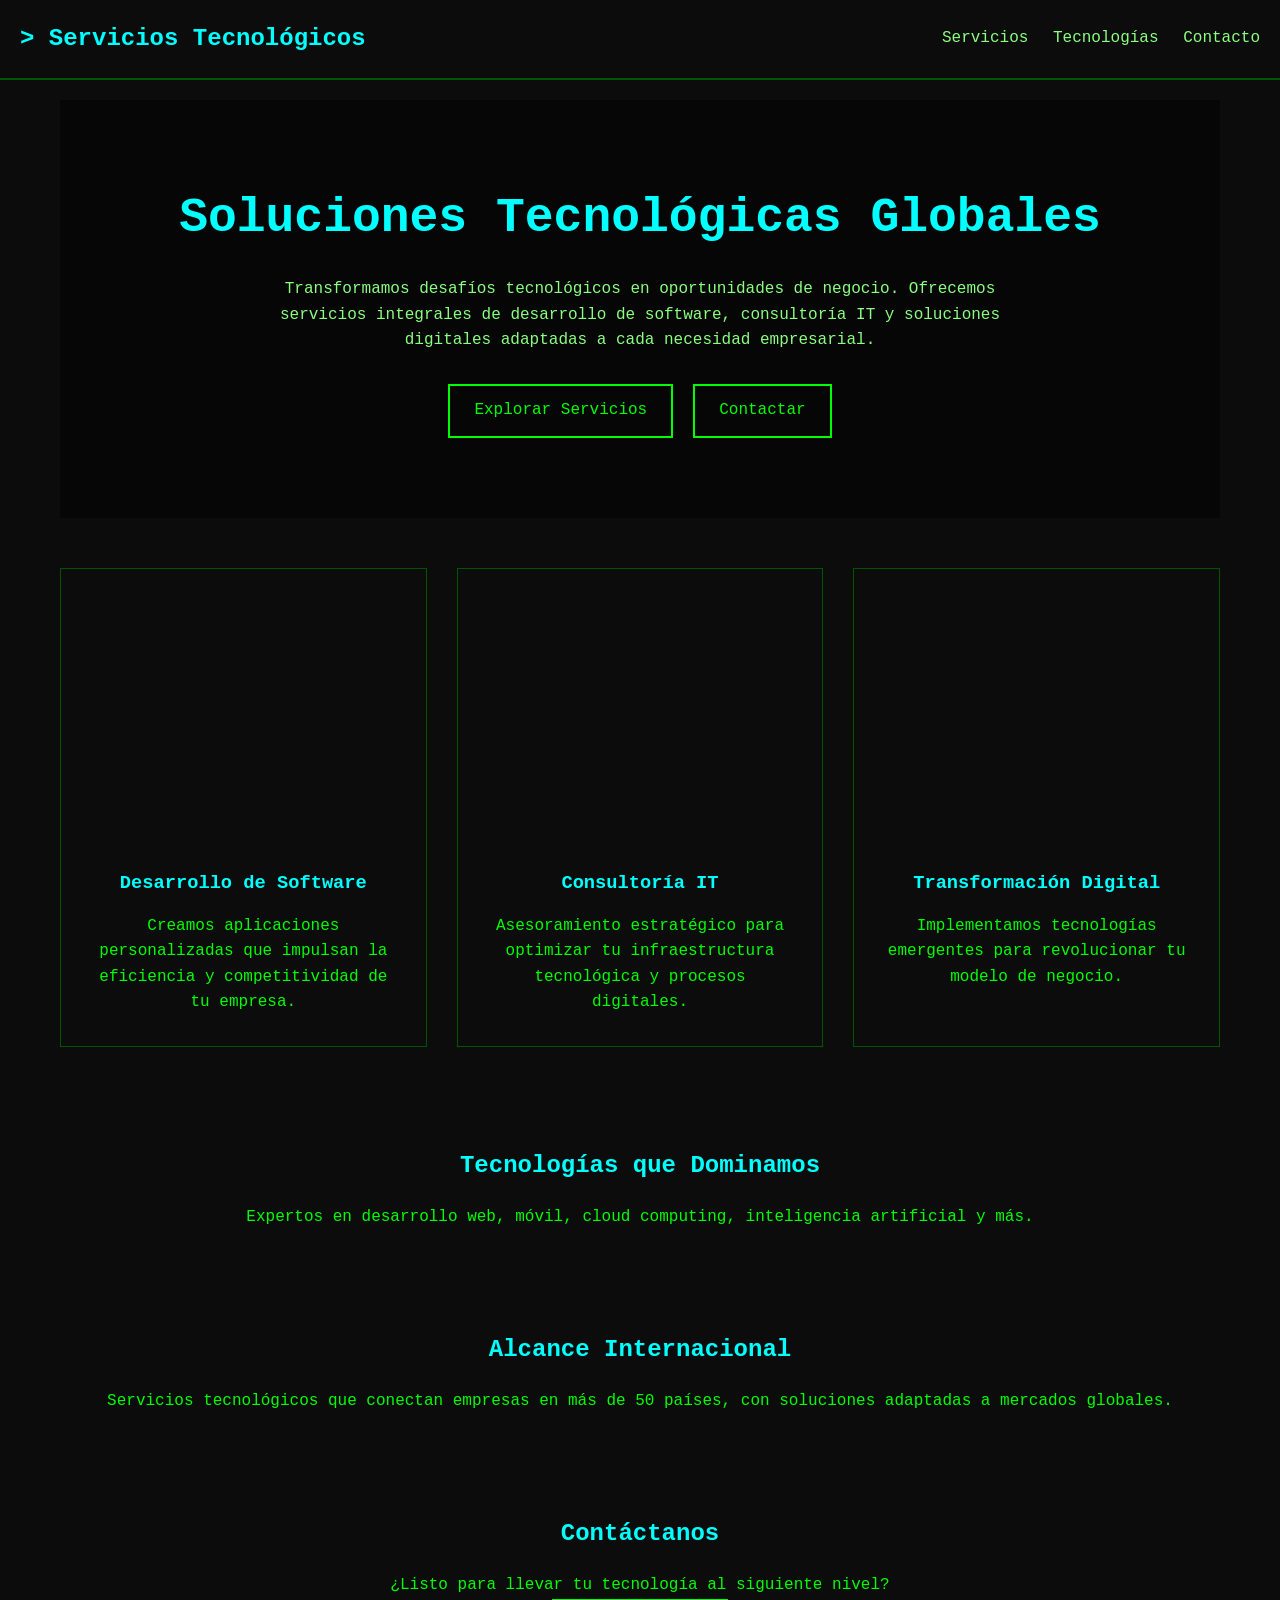
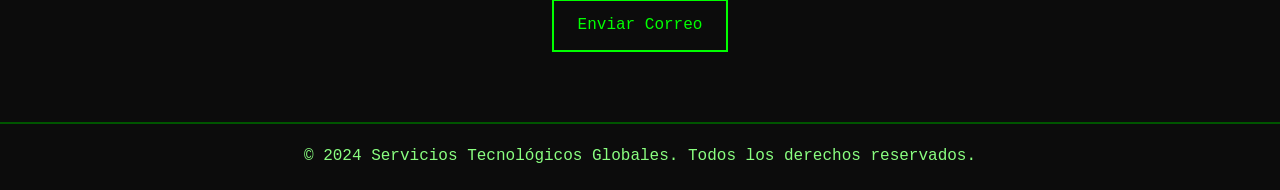
==== index.html @ 33cb6a88 "Create index.html" ====
<!DOCTYPE html>
<html lang="es">
<head>
    <meta charset="UTF-8">
    <meta name="viewport" content="width=device-width, initial-scale=1.0">
    <title>Servicios Tecnológicos Globales | Soluciones Internacionales</title>
    <meta name="description" content="Servicios tecnológicos profesionales con cobertura internacional. Desarrollo de software, consultoría IT, transformación digital para empresas globales.">
    <meta name="keywords" content="servicios tecnológicos, soluciones IT globales, consultoría tecnológica, desarrollo de software internacional, transformación digital">
    <style>
        :root {
            --terminal-bg: #0C0C0C;
            --terminal-text-primary: #00FF00;
            --terminal-text-secondary: #8AFF80;
            --terminal-accent: #00FFFF;
            --terminal-border: #005500;
        }
        * {
            margin: 0;
            padding: 0;
            box-sizing: border-box;
            font-family: 'Courier New', monospace;
        }
        body {
            background-color: var(--terminal-bg);
            color: var(--terminal-text-primary);
            line-height: 1.6;
        }
        .container {
            max-width: 1200px;
            margin: 0 auto;
            padding: 20px;
        }
        header {
            display: flex;
            justify-content: space-between;
            align-items: center;
            padding: 20px;
            border-bottom: 2px solid var(--terminal-border);
        }
        .logo {
            font-size: 24px;
            color: var(--terminal-accent);
            font-weight: bold;
        }
        nav a {
            color: var(--terminal-text-secondary);
            text-decoration: none;
            margin-left: 15px;
            transition: color 0.3s;
        }
        nav a:hover {
            color: var(--terminal-accent);
        }
        .hero {
            text-align: center;
            padding: 80px 0;
            background-color: rgba(0,0,0,0.5);
            position: relative;
        }
        .hero-image {
            position: absolute;
            top: 0;
            left: 0;
            width: 100%;
            height: 100%;
            background-image: url("/api/placeholder/1920/800");
            background-size: cover;
            background-position: center;
            opacity: 0.2;
            z-index: -1;
        }
        .hero h1 {
            color: var(--terminal-accent);
            font-size: 48px;
            margin-bottom: 20px;
        }
        .hero p {
            color: var(--terminal-text-secondary);
            max-width: 800px;
            margin: 0 auto 30px;
        }
        .cta-buttons {
            display: flex;
            justify-content: center;
            gap: 20px;
        }
        .btn {
            padding: 12px 24px;
            border: 2px solid var(--terminal-text-primary);
            color: var(--terminal-text-primary);
            text-decoration: none;
            transition: all 0.3s;
        }
        .btn:hover {
            background-color: var(--terminal-text-primary);
            color: var(--terminal-bg);
        }
        .services {
            display: grid;
            grid-template-columns: repeat(3, 1fr);
            gap: 30px;
            padding: 50px 0;
        }
        .service {
            border: 1px solid var(--terminal-border);
            padding: 30px;
            text-align: center;
            transition: border-color 0.3s;
            position: relative;
        }
        .service-image {
            width: 100%;
            height: 250px;
            background-size: cover;
            background-position: center;
            margin-bottom: 20px;
            opacity: 0.7;
        }
        .service:hover {
            border-color: var(--terminal-accent);
        }
        .service h3 {
            color: var(--terminal-accent);
            margin-bottom: 15px;
        }
        .global-reach, .technologies, .contact {
            padding: 50px 0;
            text-align: center;
            position: relative;
        }
        .section-image {
            position: absolute;
            top: 0;
            left: 0;
            width: 100%;
            height: 100%;
            background-size: cover;
            background-position: center;
            opacity: 0.1;
            z-index: -1;
        }
        .global-reach h2, .technologies h2, .contact h2 {
            color: var(--terminal-accent);
            margin-bottom: 20px;
        }
        footer {
            text-align: center;
            padding: 20px;
            border-top: 2px solid var(--terminal-border);
            color: var(--terminal-text-secondary);
        }
    </style>
</head>
<body>
    <header>
        <div class="logo">
            > Servicios Tecnológicos
        </div>
        <nav>
            <a href="#servicios">Servicios</a>
            <a href="#tecnologias">Tecnologías</a>
            <a href="#contacto">Contacto</a>
        </nav>
    </header>

    <main class="container">
        <section class="hero">
            <div class="hero-image"></div>
            <h1>Soluciones Tecnológicas Globales</h1>
            <p>Transformamos desafíos tecnológicos en oportunidades de negocio. Ofrecemos servicios integrales de desarrollo de software, consultoría IT y soluciones digitales adaptadas a cada necesidad empresarial.</p>
            <div class="cta-buttons">
                <a href="#servicios" class="btn">Explorar Servicios</a>
                <a href="#contacto" class="btn">Contactar</a>
            </div>
        </section>

        <section id="servicios" class="services">
            <div class="service">
                <div class="service-image" style="background-image: url('/api/placeholder/400/250');"></div>
                <h3>Desarrollo de Software</h3>
                <p>Creamos aplicaciones personalizadas que impulsan la eficiencia y competitividad de tu empresa.</p>
            </div>
            <div class="service">
                <div class="service-image" style="background-image: url('/api/placeholder/400/250');"></div>
                <h3>Consultoría IT</h3>
                <p>Asesoramiento estratégico para optimizar tu infraestructura tecnológica y procesos digitales.</p>
            </div>
            <div class="service">
                <div class="service-image" style="background-image: url('/api/placeholder/400/250');"></div>
                <h3>Transformación Digital</h3>
                <p>Implementamos tecnologías emergentes para revolucionar tu modelo de negocio.</p>
            </div>
        </section>

        <section id="tecnologias" class="technologies">
            <div class="section-image" style="background-image: url('/api/placeholder/1920/800');"></div>
            <h2>Tecnologías que Dominamos</h2>
            <p>Expertos en desarrollo web, móvil, cloud computing, inteligencia artificial y más.</p>
        </section>

        <section id="global-reach" class="global-reach">
            <div class="section-image" style="background-image: url('/api/placeholder/1920/800');"></div>
            <h2>Alcance Internacional</h2>
            <p>Servicios tecnológicos que conectan empresas en más de 50 países, con soluciones adaptadas a mercados globales.</p>
        </section>

        <section id="contacto" class="contact">
            <div class="section-image" style="background-image: url('/api/placeholder/1920/800');"></div>
            <h2>Contáctanos</h2>
            <p>¿Listo para llevar tu tecnología al siguiente nivel?</p>
            <div class="cta-buttons">
                <a href="mailto:devlewiso@outlook.com" class="btn">Enviar Correo</a>
            </div>
        </section>
    </main>

    <footer>
        © 2024 Servicios Tecnológicos Globales. Todos los derechos reservados.
    </footer>

    <script>
        // Smooth scrolling for navigation links
        document.querySelectorAll('a[href^="#"]').forEach(anchor => {
            anchor.addEventListener('click', function (e) {
                e.preventDefault();
                document.querySelector(this.getAttribute('href')).scrollIntoView({
                    behavior: 'smooth'
                });
            });
        });
    </script>
</body>
</html>
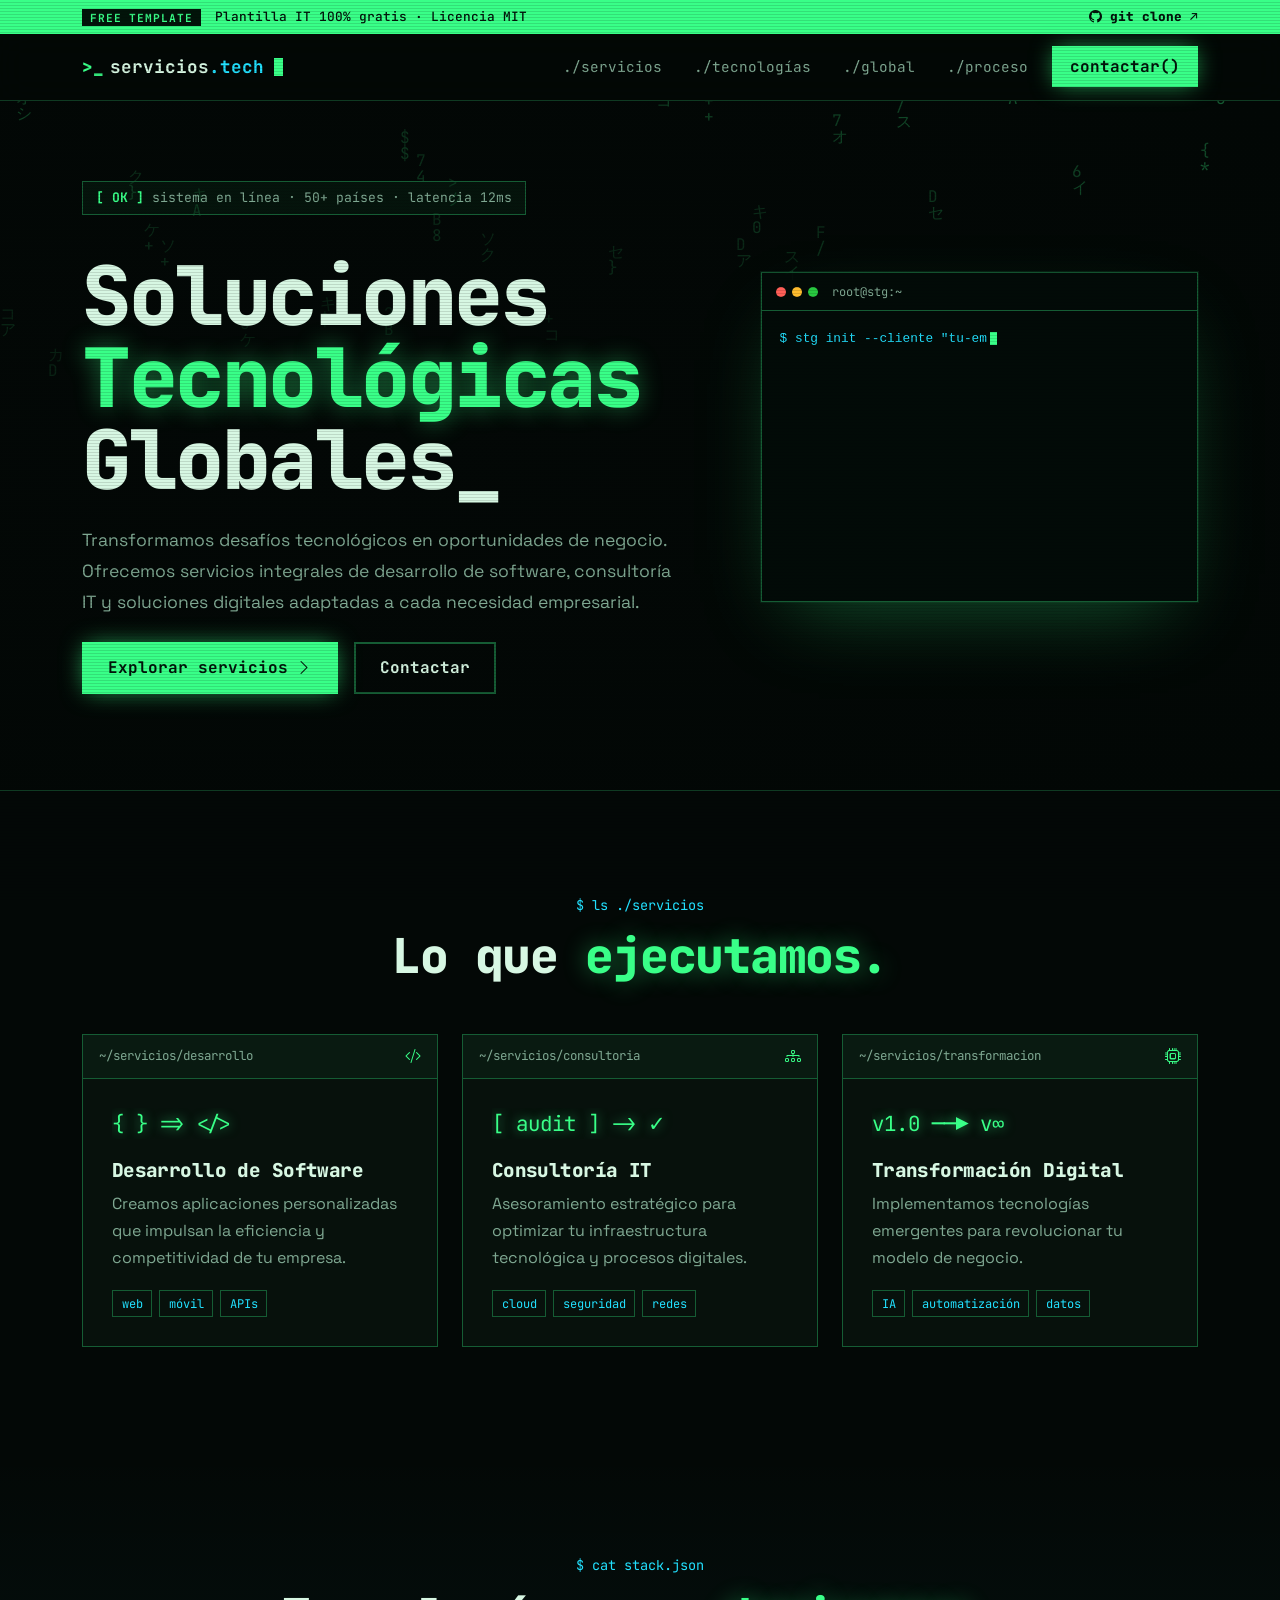
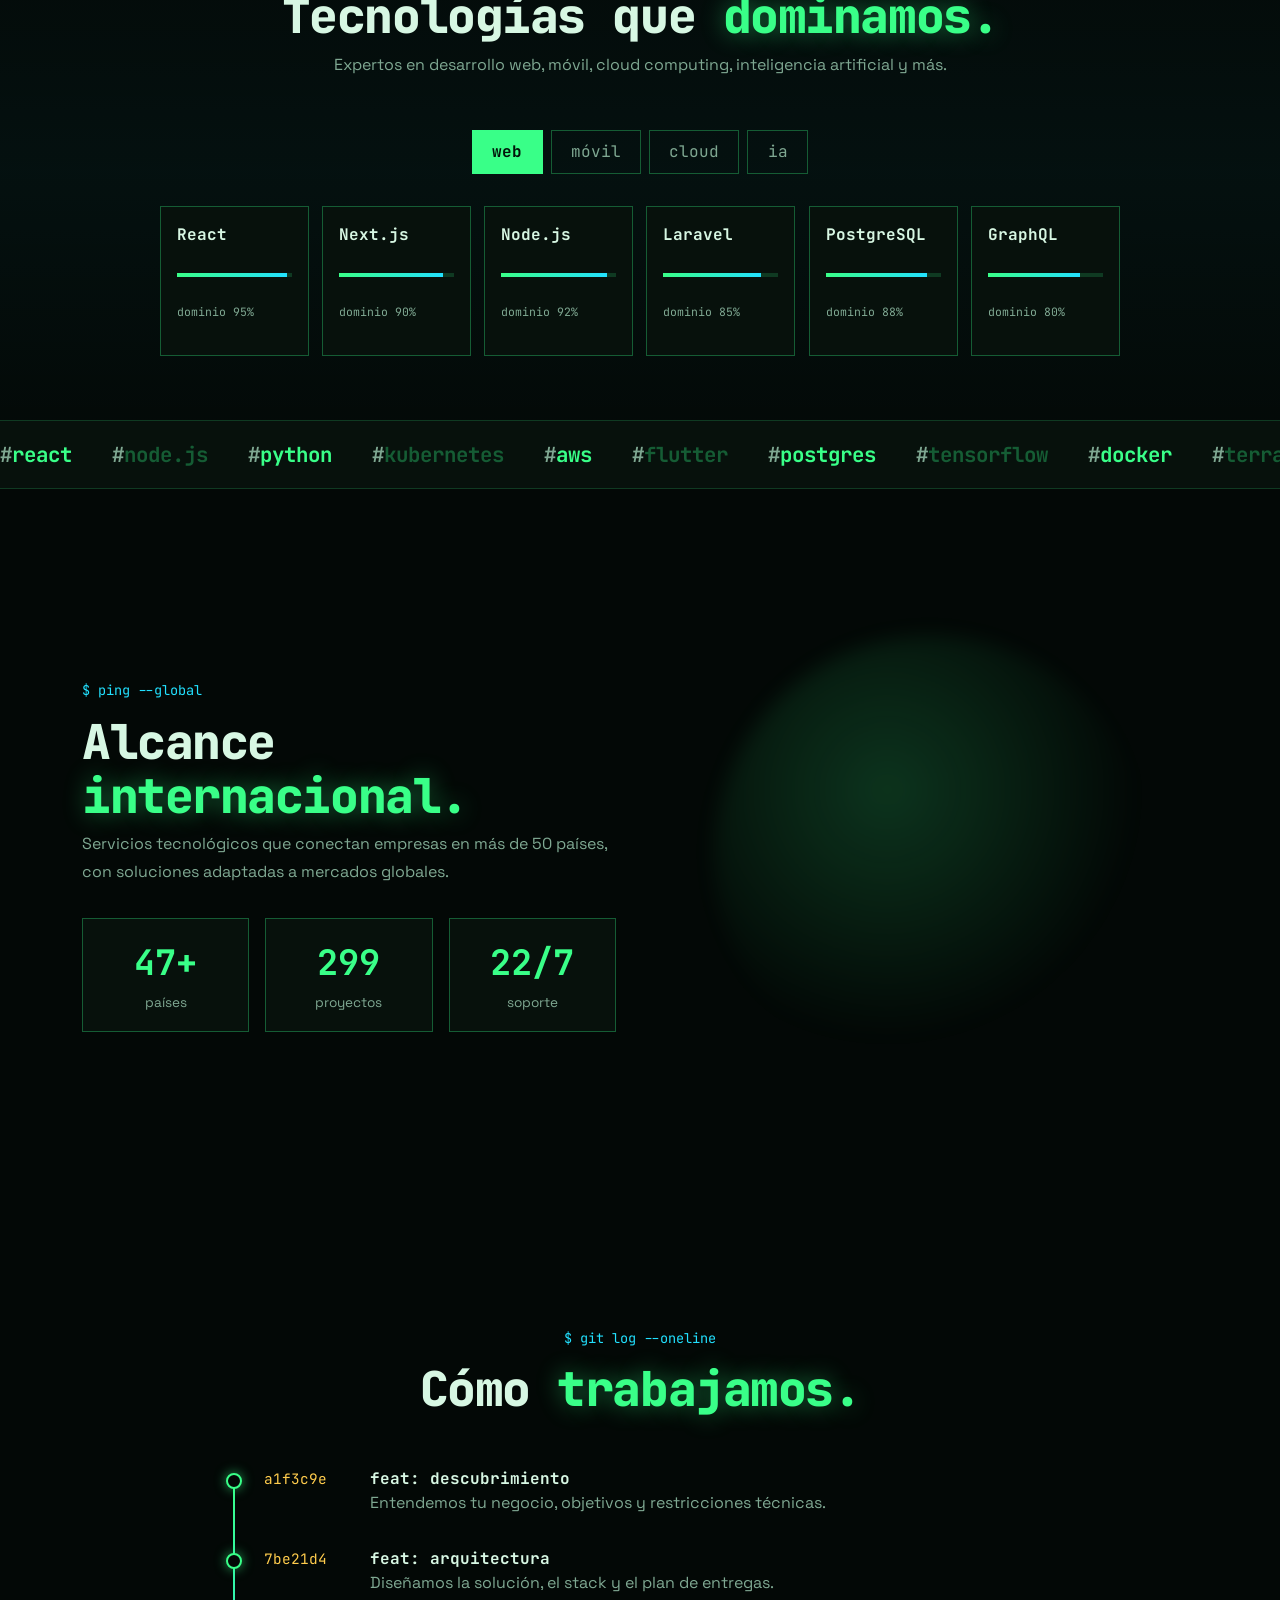
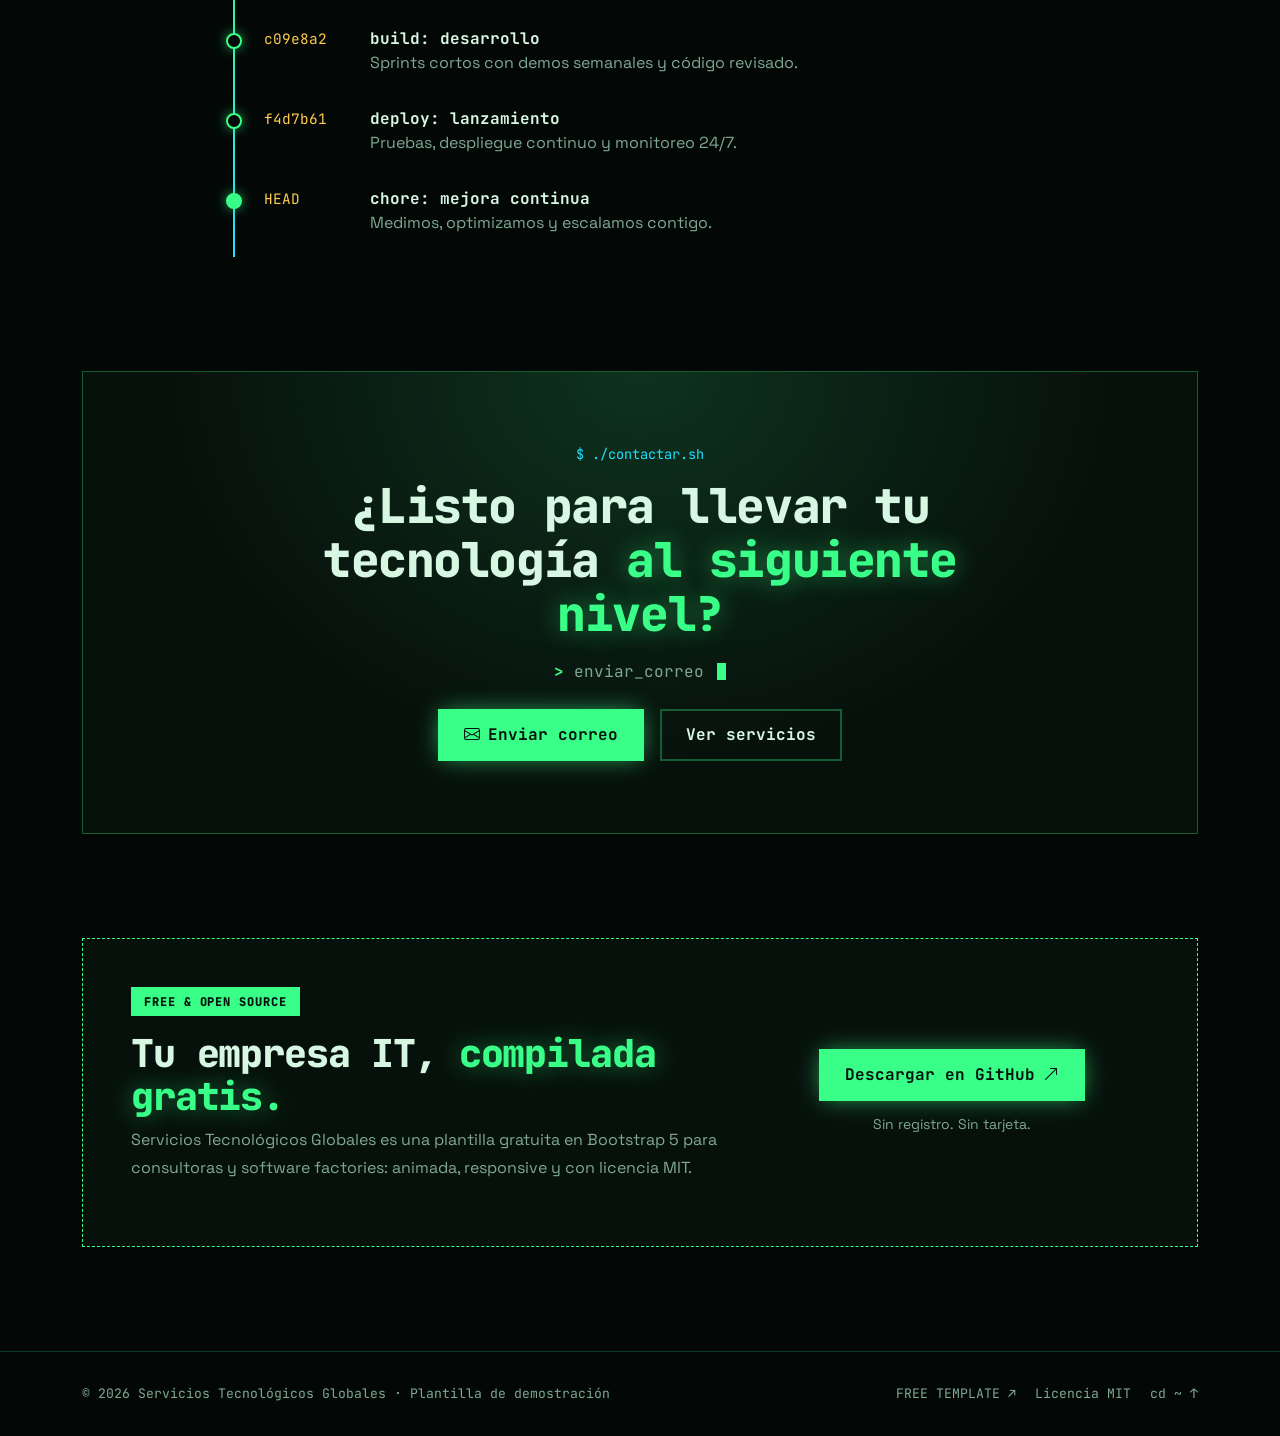
==== commit 0237539d: "Redesign Servicios Tecnológicos Globales free template - Bootstrap 5 static rebuild with FREE TEMPLA" ====
--- a/index.html
+++ b/index.html
@@ -1,233 +1,226 @@
 <!DOCTYPE html>
 <html lang="es">
 <head>
-    <meta charset="UTF-8">
-    <meta name="viewport" content="width=device-width, initial-scale=1.0">
-    <title>Servicios Tecnológicos Globales | Soluciones Internacionales</title>
-    <meta name="description" content="Servicios tecnológicos profesionales con cobertura internacional. Desarrollo de software, consultoría IT, transformación digital para empresas globales.">
-    <meta name="keywords" content="servicios tecnológicos, soluciones IT globales, consultoría tecnológica, desarrollo de software internacional, transformación digital">
-    <style>
-        :root {
-            --terminal-bg: #0C0C0C;
-            --terminal-text-primary: #00FF00;
-            --terminal-text-secondary: #8AFF80;
-            --terminal-accent: #00FFFF;
-            --terminal-border: #005500;
-        }
-        * {
-            margin: 0;
-            padding: 0;
-            box-sizing: border-box;
-            font-family: 'Courier New', monospace;
-        }
-        body {
-            background-color: var(--terminal-bg);
-            color: var(--terminal-text-primary);
-            line-height: 1.6;
-        }
-        .container {
-            max-width: 1200px;
-            margin: 0 auto;
-            padding: 20px;
-        }
-        header {
-            display: flex;
-            justify-content: space-between;
-            align-items: center;
-            padding: 20px;
-            border-bottom: 2px solid var(--terminal-border);
-        }
-        .logo {
-            font-size: 24px;
-            color: var(--terminal-accent);
-            font-weight: bold;
-        }
-        nav a {
-            color: var(--terminal-text-secondary);
-            text-decoration: none;
-            margin-left: 15px;
-            transition: color 0.3s;
-        }
-        nav a:hover {
-            color: var(--terminal-accent);
-        }
-        .hero {
-            text-align: center;
-            padding: 80px 0;
-            background-color: rgba(0,0,0,0.5);
-            position: relative;
-        }
-        .hero-image {
-            position: absolute;
-            top: 0;
-            left: 0;
-            width: 100%;
-            height: 100%;
-            background-image: url("/api/placeholder/1920/800");
-            background-size: cover;
-            background-position: center;
-            opacity: 0.2;
-            z-index: -1;
-        }
-        .hero h1 {
-            color: var(--terminal-accent);
-            font-size: 48px;
-            margin-bottom: 20px;
-        }
-        .hero p {
-            color: var(--terminal-text-secondary);
-            max-width: 800px;
-            margin: 0 auto 30px;
-        }
-        .cta-buttons {
-            display: flex;
-            justify-content: center;
-            gap: 20px;
-        }
-        .btn {
-            padding: 12px 24px;
-            border: 2px solid var(--terminal-text-primary);
-            color: var(--terminal-text-primary);
-            text-decoration: none;
-            transition: all 0.3s;
-        }
-        .btn:hover {
-            background-color: var(--terminal-text-primary);
-            color: var(--terminal-bg);
-        }
-        .services {
-            display: grid;
-            grid-template-columns: repeat(3, 1fr);
-            gap: 30px;
-            padding: 50px 0;
-        }
-        .service {
-            border: 1px solid var(--terminal-border);
-            padding: 30px;
-            text-align: center;
-            transition: border-color 0.3s;
-            position: relative;
-        }
-        .service-image {
-            width: 100%;
-            height: 250px;
-            background-size: cover;
-            background-position: center;
-            margin-bottom: 20px;
-            opacity: 0.7;
-        }
-        .service:hover {
-            border-color: var(--terminal-accent);
-        }
-        .service h3 {
-            color: var(--terminal-accent);
-            margin-bottom: 15px;
-        }
-        .global-reach, .technologies, .contact {
-            padding: 50px 0;
-            text-align: center;
-            position: relative;
-        }
-        .section-image {
-            position: absolute;
-            top: 0;
-            left: 0;
-            width: 100%;
-            height: 100%;
-            background-size: cover;
-            background-position: center;
-            opacity: 0.1;
-            z-index: -1;
-        }
-        .global-reach h2, .technologies h2, .contact h2 {
-            color: var(--terminal-accent);
-            margin-bottom: 20px;
-        }
-        footer {
-            text-align: center;
-            padding: 20px;
-            border-top: 2px solid var(--terminal-border);
-            color: var(--terminal-text-secondary);
-        }
-    </style>
+  <meta charset="UTF-8">
+  <meta name="viewport" content="width=device-width, initial-scale=1.0">
+  <title>Servicios Tecnológicos Globales — Soluciones internacionales · Free template</title>
+  <meta name="description" content="Plantilla gratuita en Bootstrap 5 para empresas de servicios IT: estética de terminal, globo 3D, stack tecnológico y contacto. Licencia MIT.">
+  <meta name="theme-color" content="#030806">
+  <meta property="og:title" content="Servicios Tecnológicos Globales — Free IT template">
+  <meta property="og:description" content="Plantilla gratuita en Bootstrap 5 para empresas de tecnología.">
+  <meta property="og:image" content="assets/og-image.jpg">
+  <link rel="icon" href="favicon.svg" type="image/svg+xml">
+  <link rel="preconnect" href="https://fonts.googleapis.com">
+  <link rel="preconnect" href="https://fonts.gstatic.com" crossorigin>
+  <link href="https://fonts.googleapis.com/css2?family=JetBrains+Mono:wght@400;500;700;800&family=Space+Grotesk:wght@400;500;700&display=swap" rel="stylesheet">
+  <link href="https://cdn.jsdelivr.net/npm/bootstrap@5.3.3/dist/css/bootstrap.min.css" rel="stylesheet">
+  <link href="https://cdn.jsdelivr.net/npm/bootstrap-icons@1.11.3/font/bootstrap-icons.min.css" rel="stylesheet">
+  <link href="styles.css" rel="stylesheet">
 </head>
-<body>
-    <header>
-        <div class="logo">
-            > Servicios Tecnológicos
-        </div>
-        <nav>
-            <a href="#servicios">Servicios</a>
-            <a href="#tecnologias">Tecnologías</a>
-            <a href="#contacto">Contacto</a>
-        </nav>
-    </header>
-
-    <main class="container">
-        <section class="hero">
-            <div class="hero-image"></div>
-            <h1>Soluciones Tecnológicas Globales</h1>
-            <p>Transformamos desafíos tecnológicos en oportunidades de negocio. Ofrecemos servicios integrales de desarrollo de software, consultoría IT y soluciones digitales adaptadas a cada necesidad empresarial.</p>
-            <div class="cta-buttons">
-                <a href="#servicios" class="btn">Explorar Servicios</a>
-                <a href="#contacto" class="btn">Contactar</a>
-            </div>
-        </section>
-
-        <section id="servicios" class="services">
-            <div class="service">
-                <div class="service-image" style="background-image: url('/api/placeholder/400/250');"></div>
+<body id="top">
+  <a class="skip" href="#main">Saltar al contenido</a>
+  <div class="scanlines" aria-hidden="true"></div>
+
+  <div class="free-bar">
+    <div class="container">
+      <span><b>FREE TEMPLATE</b> Plantilla IT 100% gratis <span class="license">· Licencia MIT</span></span>
+      <a href="https://github.com/EduGuate/Servicios-Tecnol-gicos" target="_blank" rel="noopener noreferrer"><i class="bi bi-github"></i> git clone ↗</a>
+    </div>
+  </div>
+
+  <header class="site-nav">
+    <nav class="navbar navbar-expand-lg" data-bs-theme="dark" aria-label="Principal">
+      <div class="container">
+        <a class="brand" href="#top"><span class="prompt">&gt;_</span> <b>servicios<span>.tech</span></b><span class="caret" aria-hidden="true"></span></a>
+        <button class="navbar-toggler" type="button" data-bs-toggle="collapse" data-bs-target="#menu" aria-controls="menu" aria-expanded="false" aria-label="Abrir menú"><span class="navbar-toggler-icon"></span></button>
+        <div class="collapse navbar-collapse" id="menu">
+          <ul class="navbar-nav ms-auto align-items-lg-center gap-lg-3">
+            <li class="nav-item"><a class="nav-link" href="#servicios">./servicios</a></li>
+            <li class="nav-item"><a class="nav-link" href="#tecnologias">./tecnologías</a></li>
+            <li class="nav-item"><a class="nav-link" href="#global-reach">./global</a></li>
+            <li class="nav-item"><a class="nav-link" href="#proceso">./proceso</a></li>
+            <li class="nav-item"><a class="btn-term btn-sm-term" href="#contacto">contactar()</a></li>
+          </ul>
+        </div>
+      </div>
+    </nav>
+  </header>
+
+  <main id="main">
+    <!-- HERO -->
+    <section class="hero">
+      <canvas id="matrix" aria-hidden="true"></canvas>
+      <div class="container">
+        <div class="row align-items-center g-4 g-lg-5">
+          <div class="col-lg-7 hero-copy">
+            <p class="sys"><span class="ok">[ OK ]</span> sistema en línea · 50+ países · latencia 12ms</p>
+            <h1><span class="scramble" data-text="Soluciones">Soluciones</span><br><span class="scramble hl" data-text="Tecnológicas">Tecnológicas</span><br><span class="scramble" data-text="Globales_">Globales_</span></h1>
+            <p class="lead-text">Transformamos desafíos tecnológicos en oportunidades de negocio. Ofrecemos servicios integrales de desarrollo de software, consultoría IT y soluciones digitales adaptadas a cada necesidad empresarial.</p>
+            <div class="d-flex flex-wrap gap-3 mt-4">
+              <a class="btn-term" href="#servicios">Explorar servicios <i class="bi bi-chevron-right"></i></a>
+              <a class="btn-ghost" href="#contacto">Contactar</a>
+            </div>
+          </div>
+          <div class="col-lg-5">
+            <div class="term" aria-label="Terminal de demostración">
+              <div class="term-bar"><i></i><i></i><i></i><span>root@stg:~</span></div>
+              <pre id="term"><code></code></pre>
+            </div>
+          </div>
+        </div>
+      </div>
+    </section>
+
+    <!-- SERVICES -->
+    <section id="servicios" class="section">
+      <div class="container">
+        <div class="section-head reveal">
+          <p class="eyebrow">$ ls ./servicios</p>
+          <h2>Lo que <span class="hl">ejecutamos.</span></h2>
+        </div>
+        <div class="row g-4">
+          <div class="col-md-4 reveal">
+            <article class="window">
+              <div class="window-bar"><span>~/servicios/desarrollo</span><i class="bi bi-code-slash"></i></div>
+              <div class="window-body">
+                <pre class="ascii" aria-hidden="true">{ } =&gt; &lt;/&gt;</pre>
                 <h3>Desarrollo de Software</h3>
                 <p>Creamos aplicaciones personalizadas que impulsan la eficiencia y competitividad de tu empresa.</p>
-            </div>
-            <div class="service">
-                <div class="service-image" style="background-image: url('/api/placeholder/400/250');"></div>
+                <ul class="tags"><li>web</li><li>móvil</li><li>APIs</li></ul>
+              </div>
+            </article>
+          </div>
+          <div class="col-md-4 reveal">
+            <article class="window">
+              <div class="window-bar"><span>~/servicios/consultoria</span><i class="bi bi-diagram-3"></i></div>
+              <div class="window-body">
+                <pre class="ascii" aria-hidden="true">[ audit ] -&gt; ✓</pre>
                 <h3>Consultoría IT</h3>
                 <p>Asesoramiento estratégico para optimizar tu infraestructura tecnológica y procesos digitales.</p>
-            </div>
-            <div class="service">
-                <div class="service-image" style="background-image: url('/api/placeholder/400/250');"></div>
+                <ul class="tags"><li>cloud</li><li>seguridad</li><li>redes</li></ul>
+              </div>
+            </article>
+          </div>
+          <div class="col-md-4 reveal">
+            <article class="window">
+              <div class="window-bar"><span>~/servicios/transformacion</span><i class="bi bi-cpu"></i></div>
+              <div class="window-body">
+                <pre class="ascii" aria-hidden="true">v1.0 ──▶ v∞</pre>
                 <h3>Transformación Digital</h3>
                 <p>Implementamos tecnologías emergentes para revolucionar tu modelo de negocio.</p>
-            </div>
-        </section>
-
-        <section id="tecnologias" class="technologies">
-            <div class="section-image" style="background-image: url('/api/placeholder/1920/800');"></div>
-            <h2>Tecnologías que Dominamos</h2>
-            <p>Expertos en desarrollo web, móvil, cloud computing, inteligencia artificial y más.</p>
-        </section>
-
-        <section id="global-reach" class="global-reach">
-            <div class="section-image" style="background-image: url('/api/placeholder/1920/800');"></div>
-            <h2>Alcance Internacional</h2>
-            <p>Servicios tecnológicos que conectan empresas en más de 50 países, con soluciones adaptadas a mercados globales.</p>
-        </section>
-
-        <section id="contacto" class="contact">
-            <div class="section-image" style="background-image: url('/api/placeholder/1920/800');"></div>
-            <h2>Contáctanos</h2>
-            <p>¿Listo para llevar tu tecnología al siguiente nivel?</p>
-            <div class="cta-buttons">
-                <a href="mailto:devlewiso@outlook.com" class="btn">Enviar Correo</a>
-            </div>
-        </section>
-    </main>
-
-    <footer>
-        © 2024 Servicios Tecnológicos Globales. Todos los derechos reservados.
-    </footer>
-
-    <script>
-        // Smooth scrolling for navigation links
-        document.querySelectorAll('a[href^="#"]').forEach(anchor => {
-            anchor.addEventListener('click', function (e) {
-                e.preventDefault();
-                document.querySelector(this.getAttribute('href')).scrollIntoView({
-                    behavior: 'smooth'
-                });
-            });
-        });
-    </script>
+                <ul class="tags"><li>IA</li><li>automatización</li><li>datos</li></ul>
+              </div>
+            </article>
+          </div>
+        </div>
+      </div>
+    </section>
+
+    <!-- TECH -->
+    <section id="tecnologias" class="section tech">
+      <div class="container">
+        <div class="section-head reveal">
+          <p class="eyebrow">$ cat stack.json</p>
+          <h2>Tecnologías que <span class="hl">dominamos.</span></h2>
+          <p class="muted">Expertos en desarrollo web, móvil, cloud computing, inteligencia artificial y más.</p>
+        </div>
+        <div class="tabs reveal" role="tablist" aria-label="Categorías de tecnología">
+          <button role="tab" aria-selected="true" class="active" data-tab="web">web</button>
+          <button role="tab" aria-selected="false" data-tab="movil">móvil</button>
+          <button role="tab" aria-selected="false" data-tab="cloud">cloud</button>
+          <button role="tab" aria-selected="false" data-tab="ia">ia</button>
+        </div>
+        <div class="stack reveal" id="stack" role="tabpanel" aria-live="polite"></div>
+      </div>
+      <div class="marquee" aria-hidden="true">
+        <div class="marquee-track">
+          <span>react</span><span>node.js</span><span>python</span><span>kubernetes</span><span>aws</span><span>flutter</span><span>postgres</span><span>tensorflow</span><span>docker</span><span>terraform</span>
+          <span>react</span><span>node.js</span><span>python</span><span>kubernetes</span><span>aws</span><span>flutter</span><span>postgres</span><span>tensorflow</span><span>docker</span><span>terraform</span>
+        </div>
+      </div>
+    </section>
+
+    <!-- GLOBAL -->
+    <section id="global-reach" class="section">
+      <div class="container">
+        <div class="row align-items-center g-4 g-lg-5">
+          <div class="col-lg-6 order-lg-2 reveal">
+            <div class="globe-wrap">
+              <canvas id="globe" role="img" aria-label="Globo terráqueo de puntos girando con conexiones entre países"></canvas>
+            </div>
+          </div>
+          <div class="col-lg-6 reveal">
+            <p class="eyebrow">$ ping --global</p>
+            <h2>Alcance <span class="hl">internacional.</span></h2>
+            <p class="muted">Servicios tecnológicos que conectan empresas en más de 50 países, con soluciones adaptadas a mercados globales.</p>
+            <div class="row g-3 mt-2">
+              <div class="col-4"><div class="metric"><strong><span data-count="50">0</span>+</strong><span>países</span></div></div>
+              <div class="col-4"><div class="metric"><strong><span data-count="320">0</span></strong><span>proyectos</span></div></div>
+              <div class="col-4"><div class="metric"><strong><span data-count="24">0</span>/7</strong><span>soporte</span></div></div>
+            </div>
+          </div>
+        </div>
+      </div>
+    </section>
+
+    <!-- PROCESS -->
+    <section id="proceso" class="section">
+      <div class="container narrow">
+        <div class="section-head reveal">
+          <p class="eyebrow">$ git log --oneline</p>
+          <h2>Cómo <span class="hl">trabajamos.</span></h2>
+        </div>
+        <ol class="gitlog reveal">
+          <li><code>a1f3c9e</code><div><b>feat: descubrimiento</b><span>Entendemos tu negocio, objetivos y restricciones técnicas.</span></div></li>
+          <li><code>7be21d4</code><div><b>feat: arquitectura</b><span>Diseñamos la solución, el stack y el plan de entregas.</span></div></li>
+          <li><code>c09e8a2</code><div><b>build: desarrollo</b><span>Sprints cortos con demos semanales y código revisado.</span></div></li>
+          <li><code>f4d7b61</code><div><b>deploy: lanzamiento</b><span>Pruebas, despliegue continuo y monitoreo 24/7.</span></div></li>
+          <li class="head"><code>HEAD</code><div><b>chore: mejora continua</b><span>Medimos, optimizamos y escalamos contigo.</span></div></li>
+        </ol>
+      </div>
+    </section>
+
+    <!-- CONTACT -->
+    <section id="contacto" class="section pt-0">
+      <div class="container">
+        <div class="contact reveal">
+          <p class="eyebrow">$ ./contactar.sh</p>
+          <h2>¿Listo para llevar tu tecnología <span class="hl">al siguiente nivel?</span></h2>
+          <p class="cmd"><span class="ok">&gt;</span> <span id="typed-cta"></span><span class="caret" aria-hidden="true"></span></p>
+          <div class="d-flex flex-wrap justify-content-center gap-3 mt-4">
+            <a href="mailto:devlewiso@outlook.com" class="btn-term"><i class="bi bi-envelope"></i> Enviar correo</a>
+            <a href="#servicios" class="btn-ghost">Ver servicios</a>
+          </div>
+        </div>
+      </div>
+    </section>
+
+    <!-- FREE TEMPLATE -->
+    <section id="template" class="section pt-0">
+      <div class="container">
+        <div class="opensource reveal">
+          <div>
+            <span class="free-pill">FREE &amp; OPEN SOURCE</span>
+            <h2>Tu empresa IT, <span class="hl">compilada gratis.</span></h2>
+            <p class="muted">Servicios Tecnológicos Globales es una plantilla gratuita en Bootstrap 5 para consultoras y software factories: animada, responsive y con licencia MIT.</p>
+          </div>
+          <div class="os-actions">
+            <a class="btn-term" href="https://github.com/EduGuate/Servicios-Tecnol-gicos" target="_blank" rel="noopener noreferrer">Descargar en GitHub <i class="bi bi-arrow-up-right"></i></a>
+            <small class="muted">Sin registro. Sin tarjeta.</small>
+          </div>
+        </div>
+      </div>
+    </section>
+  </main>
+
+  <footer class="footer">
+    <div class="container footer-inner">
+      <span>© <span id="year"></span> Servicios Tecnológicos Globales · Plantilla de demostración</span>
+      <span class="footer-links"><a href="#template">FREE TEMPLATE ↗</a><a href="LICENSE">Licencia MIT</a><a href="#top">cd ~ ↑</a></span>
+    </div>
+  </footer>
+
+  <script src="https://cdn.jsdelivr.net/npm/bootstrap@5.3.3/dist/js/bootstrap.bundle.min.js" defer></script>
+  <script src="app.js" defer></script>
 </body>
 </html>
--- a/styles.css
+++ b/styles.css
@@ -0,0 +1,164 @@
+:root {
+  --bg: #030806; --bg-2: #07110c; --line: #0f3a22; --line-2: #155c34;
+  --green: #39ff88; --green-2: #8affb5; --cyan: #22e1ff; --amber: #ffcc4d; --text: #d7f7e3; --muted: #7fa892;
+  --mono: 'JetBrains Mono', ui-monospace, monospace; --sans: 'Space Grotesk', system-ui, sans-serif;
+}
+* { box-sizing: border-box; }
+html { scroll-behavior: smooth; scroll-padding-top: 90px; }
+body { background: var(--bg); color: var(--text); font-family: var(--sans); overflow-x: hidden; }
+a { color: inherit; text-decoration: none; }
+h1, h2, h3 { font-family: var(--mono); font-weight: 800; letter-spacing: -.03em; }
+h2 { font-size: clamp(1.9rem, 4vw, 3rem); line-height: 1.12; }
+.hl { color: var(--green); text-shadow: 0 0 24px rgba(57, 255, 136, .45); }
+.muted { color: var(--muted); line-height: 1.75; }
+:focus-visible { outline: 2px solid var(--cyan); outline-offset: 3px; }
+.skip { position: absolute; left: -999px; top: 8px; z-index: 2000; background: var(--green); color: #000; padding: .5rem 1rem; }
+.skip:focus { left: 8px; }
+.eyebrow { font-family: var(--mono); color: var(--cyan); font-size: .85rem; margin-bottom: .9rem; }
+.ok { color: var(--green); font-weight: 700; }
+.caret { display: inline-block; width: .55em; height: 1.05em; background: var(--green); vertical-align: -3px; margin-left: 3px; animation: blink 1s steps(1) infinite; }
+@keyframes blink { 50% { opacity: 0; } }
+
+.scanlines { position: fixed; inset: 0; pointer-events: none; z-index: 3000; background: repeating-linear-gradient(0deg, rgba(0, 0, 0, .12) 0 1px, transparent 1px 3px); mix-blend-mode: multiply; }
+
+.free-bar { background: var(--green); color: #02140a; font-family: var(--mono); font-size: .8rem; font-weight: 500; }
+.free-bar .container { display: flex; justify-content: space-between; align-items: center; gap: 1rem; padding-block: .45rem; }
+.free-bar b { background: #02140a; color: var(--green); padding: .1rem .5rem; margin-right: .4rem; font-size: .7rem; letter-spacing: .08em; }
+.free-bar a { font-weight: 800; white-space: nowrap; }
+.free-bar a:hover { text-decoration: underline; }
+
+.site-nav { position: sticky; top: 0; z-index: 1030; background: rgba(3, 8, 6, .82); backdrop-filter: blur(14px); -webkit-backdrop-filter: blur(14px); border-bottom: 1px solid var(--line); }
+.navbar { padding-block: .8rem; }
+.brand { font-family: var(--mono); font-size: 1.1rem; display: inline-flex; align-items: center; gap: .4rem; }
+.brand .prompt { color: var(--green); font-weight: 800; }
+.brand b span { color: var(--cyan); }
+.nav-link { font-family: var(--mono); color: var(--muted) !important; font-size: .9rem; }
+.nav-link:hover { color: var(--green) !important; }
+
+.btn-term, .btn-ghost { display: inline-flex; align-items: center; justify-content: center; gap: .5rem; min-height: 50px; padding: .75rem 1.5rem; font-family: var(--mono); font-weight: 700; transition: background .2s, color .2s, box-shadow .2s, transform .2s; }
+.btn-term { background: var(--green); color: #02140a; border: 2px solid var(--green); box-shadow: 0 0 24px -4px rgba(57, 255, 136, .7); }
+.btn-term:hover { background: transparent; color: var(--green); transform: translateY(-2px); }
+.btn-sm-term { min-height: 40px; padding: .4rem 1rem; }
+.btn-ghost { border: 2px solid var(--line-2); color: var(--text); }
+.btn-ghost:hover { border-color: var(--cyan); color: var(--cyan); transform: translateY(-2px); }
+
+/* hero */
+.hero { position: relative; padding: 5rem 0 6rem; overflow: hidden; border-bottom: 1px solid var(--line); }
+#matrix { position: absolute; inset: 0; width: 100%; height: 100%; opacity: .35; }
+.hero::after { content: ''; position: absolute; inset: 0; background: radial-gradient(ellipse at 30% 50%, rgba(3, 8, 6, .9), rgba(3, 8, 6, .5) 60%, transparent); pointer-events: none; }
+.hero .container { position: relative; z-index: 2; }
+.sys { font-family: var(--mono); font-size: .82rem; color: var(--muted); border: 1px solid var(--line-2); display: inline-block; padding: .4rem .8rem; background: rgba(57, 255, 136, .05); }
+.hero h1 { font-size: clamp(2.5rem, 6.4vw, 5.2rem); line-height: 1; margin: 1.5rem 0; }
+.scramble { display: inline-block; }
+.lead-text { color: var(--muted); font-size: 1.1rem; line-height: 1.75; max-width: 600px; }
+.hero-copy > * { animation: rise .8s cubic-bezier(.2, .8, .2, 1) both; }
+.hero-copy > *:nth-child(2) { animation-delay: .1s; }
+.hero-copy > *:nth-child(3) { animation-delay: .2s; }
+.hero-copy > *:nth-child(4) { animation-delay: .3s; }
+@keyframes rise { from { opacity: 0; transform: translateY(24px); } }
+
+.term { border: 1px solid var(--line-2); background: rgba(3, 12, 8, .88); box-shadow: 0 0 0 1px rgba(57, 255, 136, .08), 0 30px 80px -30px rgba(57, 255, 136, .35); animation: rise 1s .3s both; }
+.term-bar { display: flex; align-items: center; gap: 6px; padding: .6rem .9rem; border-bottom: 1px solid var(--line-2); font-family: var(--mono); font-size: .75rem; color: var(--muted); }
+.term-bar i { width: 10px; height: 10px; border-radius: 50%; background: #ff5f57; }
+.term-bar i:nth-child(2) { background: #febc2e; }
+.term-bar i:nth-child(3) { background: #28c840; }
+.term-bar span { margin-left: .5rem; }
+#term { margin: 0; padding: 1rem 1.1rem; min-height: 290px; font-family: var(--mono); font-size: .8rem; line-height: 1.75; color: var(--text); white-space: pre-wrap; }
+#term .c { color: var(--cyan); } #term .g { color: var(--green); } #term .a { color: var(--amber); } #term .m { color: var(--muted); }
+
+.section { position: relative; padding: 6.5rem 0; }
+.section-head { text-align: center; max-width: 760px; margin: 0 auto 3.2rem; }
+.narrow { max-width: 860px; }
+
+/* windows */
+.window { height: 100%; border: 1px solid var(--line-2); background: var(--bg-2); position: relative; overflow: hidden; transition: border-color .3s, transform .3s, box-shadow .3s; }
+.window::after { content: ''; position: absolute; left: 0; right: 0; top: -40%; height: 40%; background: linear-gradient(transparent, rgba(57, 255, 136, .12), transparent); opacity: 0; pointer-events: none; }
+.window:hover { border-color: var(--green); transform: translateY(-6px); box-shadow: 0 20px 50px -25px rgba(57, 255, 136, .6); }
+.window:hover::after { opacity: 1; animation: scan 1.6s linear infinite; }
+@keyframes scan { to { top: 110%; } }
+.window-bar { display: flex; justify-content: space-between; align-items: center; padding: .6rem 1rem; border-bottom: 1px solid var(--line-2); font-family: var(--mono); font-size: .78rem; color: var(--muted); background: rgba(57, 255, 136, .04); }
+.window-bar i { color: var(--green); font-size: 1rem; }
+.window-body { padding: 1.8rem; }
+.ascii { font-family: var(--mono); color: var(--green); font-size: 1.3rem; margin: 0 0 1.2rem; text-shadow: 0 0 12px rgba(57, 255, 136, .6); }
+.window h3 { font-size: 1.2rem; }
+.window p { color: var(--muted); line-height: 1.7; }
+.tags { list-style: none; padding: 0; margin: 1.2rem 0 0; display: flex; flex-wrap: wrap; gap: .4rem; }
+.tags li { font-family: var(--mono); font-size: .75rem; padding: .2rem .55rem; border: 1px solid var(--line-2); color: var(--cyan); }
+
+/* tech */
+.tech { background: linear-gradient(180deg, transparent, rgba(34, 225, 255, .04), transparent); padding-bottom: 0; }
+.tabs { display: flex; justify-content: center; flex-wrap: wrap; gap: .5rem; margin-bottom: 2rem; }
+.tabs button { font-family: var(--mono); background: none; border: 1px solid var(--line-2); color: var(--muted); padding: .55rem 1.2rem; min-height: 44px; transition: all .2s; }
+.tabs button:hover { color: var(--green); }
+.tabs button.active { background: var(--green); border-color: var(--green); color: #02140a; font-weight: 700; }
+.stack { display: grid; grid-template-columns: repeat(auto-fill, minmax(140px, 1fr)); gap: .8rem; max-width: 960px; margin: 0 auto 4rem; min-height: 150px; }
+.stack div { border: 1px solid var(--line-2); padding: 1rem; font-family: var(--mono); display: grid; gap: .5rem; animation: pop .45s cubic-bezier(.2, .8, .2, 1) both; background: var(--bg-2); }
+.stack div b { color: var(--text); }
+.stack .lvl { height: 4px; background: var(--line); }
+.stack .lvl i { display: block; height: 100%; background: linear-gradient(90deg, var(--green), var(--cyan)); }
+.stack small { color: var(--muted); font-size: .72rem; }
+@keyframes pop { from { opacity: 0; transform: translateY(12px) scale(.96); } }
+.marquee { border-block: 1px solid var(--line); overflow: hidden; padding: 1.1rem 0; background: var(--bg-2); }
+.marquee-track { display: flex; width: max-content; animation: marquee 28s linear infinite; }
+.marquee span { font-family: var(--mono); font-size: 1.3rem; color: var(--line-2); padding-right: 2.5rem; white-space: nowrap; font-weight: 700; }
+.marquee span:nth-child(odd) { color: var(--green); }
+.marquee span::before { content: '#'; color: var(--muted); }
+@keyframes marquee { to { transform: translateX(-50%); } }
+
+/* global */
+.globe-wrap { position: relative; aspect-ratio: 1; max-width: 520px; margin: 0 auto; }
+.globe-wrap::before { content: ''; position: absolute; inset: 8%; border-radius: 50%; background: radial-gradient(circle at 40% 35%, rgba(57, 255, 136, .18), transparent 65%); filter: blur(10px); }
+#globe { position: relative; width: 100%; height: 100%; }
+.metric { border: 1px solid var(--line-2); padding: 1.1rem .8rem; text-align: center; background: var(--bg-2); height: 100%; }
+.metric strong { display: block; font-family: var(--mono); font-size: clamp(1.4rem, 3vw, 2.2rem); color: var(--green); }
+.metric > span { color: var(--muted); font-size: .85rem; }
+
+/* git log */
+.gitlog { list-style: none; padding: 0; margin: 0; position: relative; }
+.gitlog::before { content: ''; position: absolute; left: 11px; top: 10px; bottom: 10px; width: 2px; background: linear-gradient(var(--green), var(--cyan)); }
+.gitlog li { position: relative; display: grid; grid-template-columns: 90px 1fr; gap: 1rem; padding: 0 0 2rem 2.6rem; align-items: baseline; }
+.gitlog li::before { content: ''; position: absolute; left: 4px; top: 6px; width: 16px; height: 16px; border-radius: 50%; background: var(--bg); border: 2px solid var(--green); box-shadow: 0 0 12px rgba(57, 255, 136, .6); }
+.gitlog li.head::before { background: var(--green); animation: pulse 1.6s infinite; }
+@keyframes pulse { 0% { box-shadow: 0 0 0 0 rgba(57, 255, 136, .7); } 70% { box-shadow: 0 0 0 12px rgba(57, 255, 136, 0); } 100% { box-shadow: 0 0 0 0 rgba(57, 255, 136, 0); } }
+.gitlog code { font-family: var(--mono); color: var(--amber); font-size: .9rem; }
+.gitlog b { display: block; font-family: var(--mono); color: var(--text); }
+.gitlog span { color: var(--muted); }
+
+/* contact */
+.contact { text-align: center; border: 1px solid var(--line-2); padding: 4.5rem 1.5rem; background: radial-gradient(ellipse at 50% 0%, rgba(57, 255, 136, .14), transparent 60%), var(--bg-2); position: relative; overflow: hidden; }
+.contact h2 { max-width: 780px; margin-inline: auto; }
+.cmd { font-family: var(--mono); color: var(--muted); margin-top: 1.2rem; min-height: 1.6em; }
+
+.opensource { display: grid; grid-template-columns: 1.5fr 1fr; gap: 2rem; align-items: center; padding: 3rem; border: 1px dashed var(--green); background: var(--bg-2); }
+.free-pill { display: inline-block; font-family: var(--mono); font-size: .75rem; font-weight: 800; letter-spacing: .08em; padding: .35rem .8rem; background: var(--green); color: #02140a; margin-bottom: 1rem; }
+.opensource h2 { font-size: clamp(1.6rem, 3.2vw, 2.4rem); }
+.os-actions { display: grid; gap: .7rem; justify-items: center; text-align: center; }
+
+.footer { border-top: 1px solid var(--line); padding: 2rem 0; color: var(--muted); font-family: var(--mono); font-size: .82rem; }
+.footer-inner { display: flex; flex-wrap: wrap; justify-content: space-between; gap: 1rem; }
+.footer-links { display: flex; flex-wrap: wrap; gap: 1.2rem; }
+.footer-links a:hover { color: var(--green); }
+
+.reveal { opacity: 0; transform: translateY(30px); transition: opacity .8s cubic-bezier(.2, .8, .2, 1), transform .8s cubic-bezier(.2, .8, .2, 1); }
+.reveal.visible { opacity: 1; transform: none; }
+
+@media (max-width: 991.98px) {
+  .navbar-collapse { border: 1px solid var(--line-2); background: var(--bg-2); padding: 1rem; margin-top: .8rem; }
+  .opensource { grid-template-columns: 1fr; }
+}
+@media (max-width: 575.98px) {
+  .container { padding-inline: 16px; }
+  .free-bar .license { display: none; }
+  .hero { padding: 3rem 0 4rem; }
+  .section { padding: 4.5rem 0; }
+  #term { min-height: 250px; font-size: .74rem; }
+  .gitlog li { grid-template-columns: 1fr; gap: .2rem; }
+  .opensource { padding: 2rem 1.3rem; }
+  .contact { padding: 3.5rem 1.2rem; }
+  .footer-inner { flex-direction: column; text-align: center; align-items: center; }
+}
+@media (prefers-reduced-motion: reduce) {
+  *, *::before, *::after { animation-duration: .01ms !important; animation-iteration-count: 1 !important; transition-duration: .01ms !important; scroll-behavior: auto !important; }
+  .reveal { opacity: 1; transform: none; }
+  #matrix { display: none; }
+}
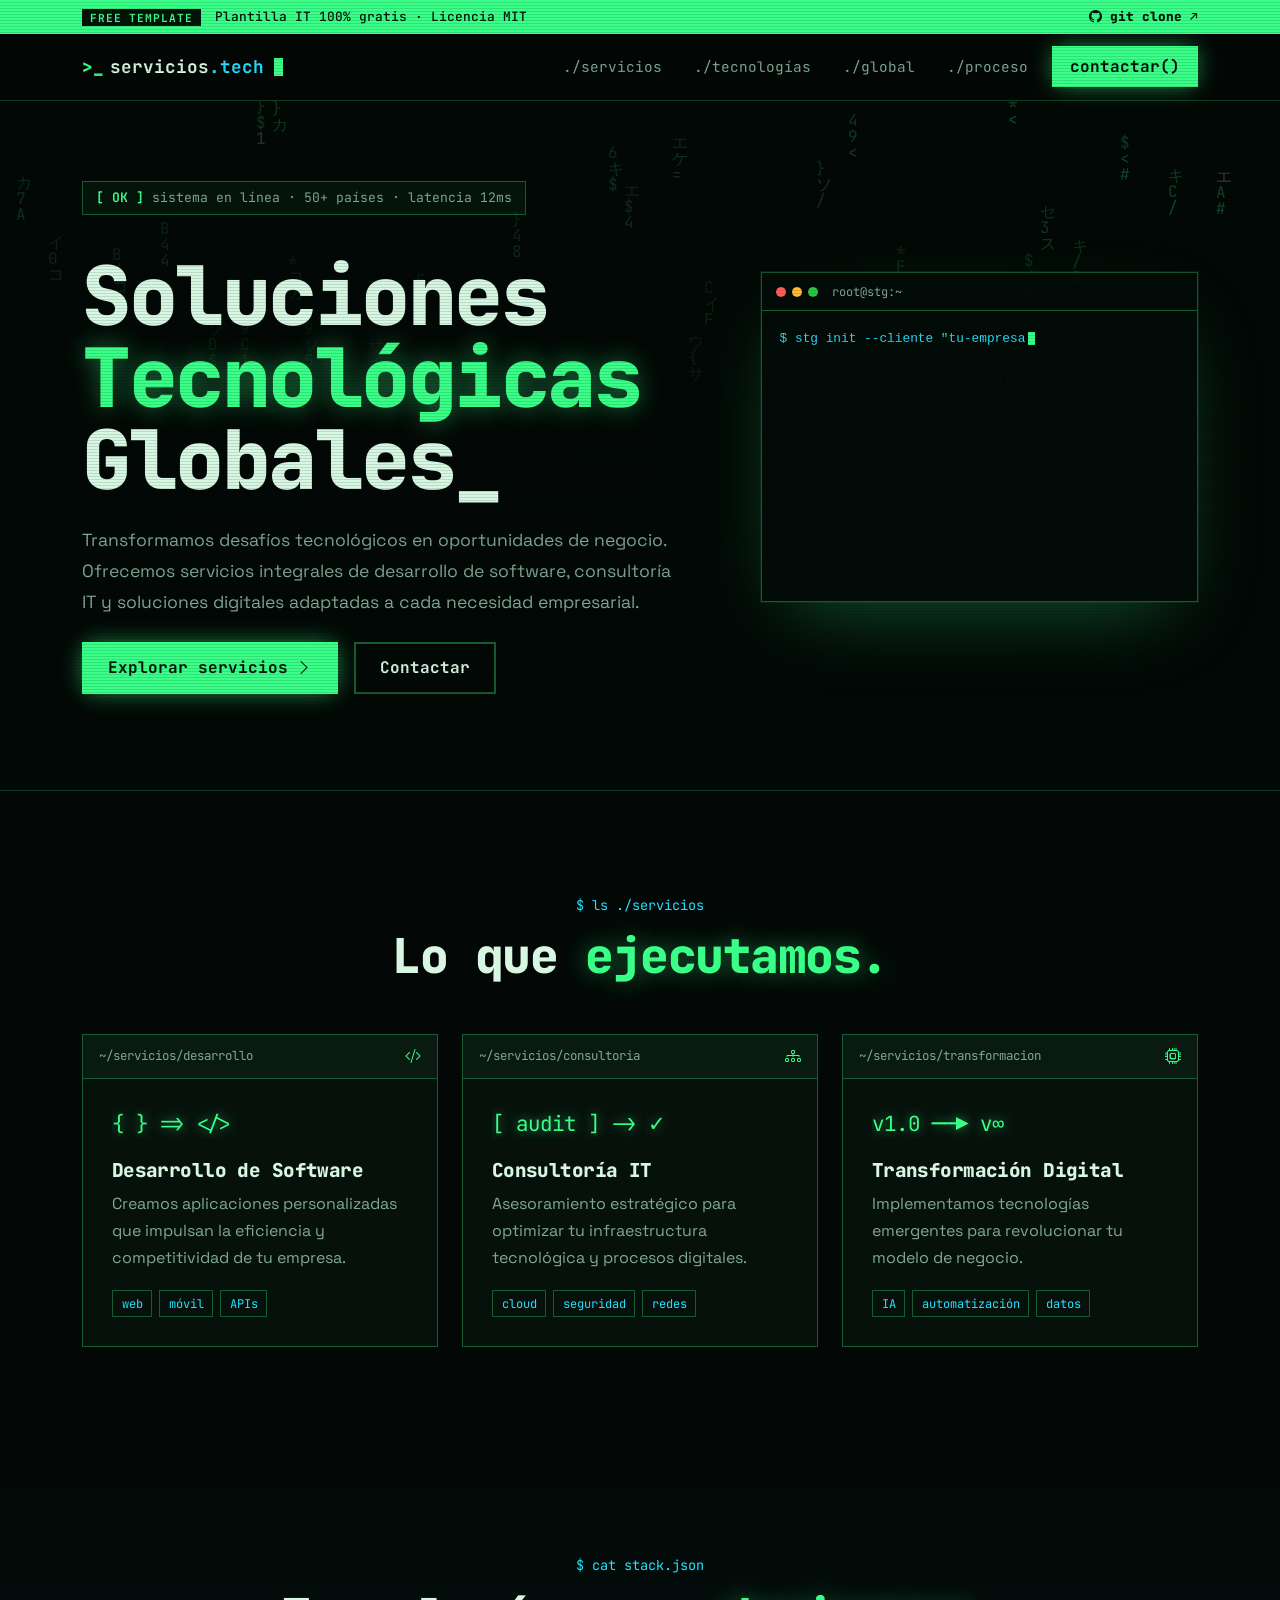
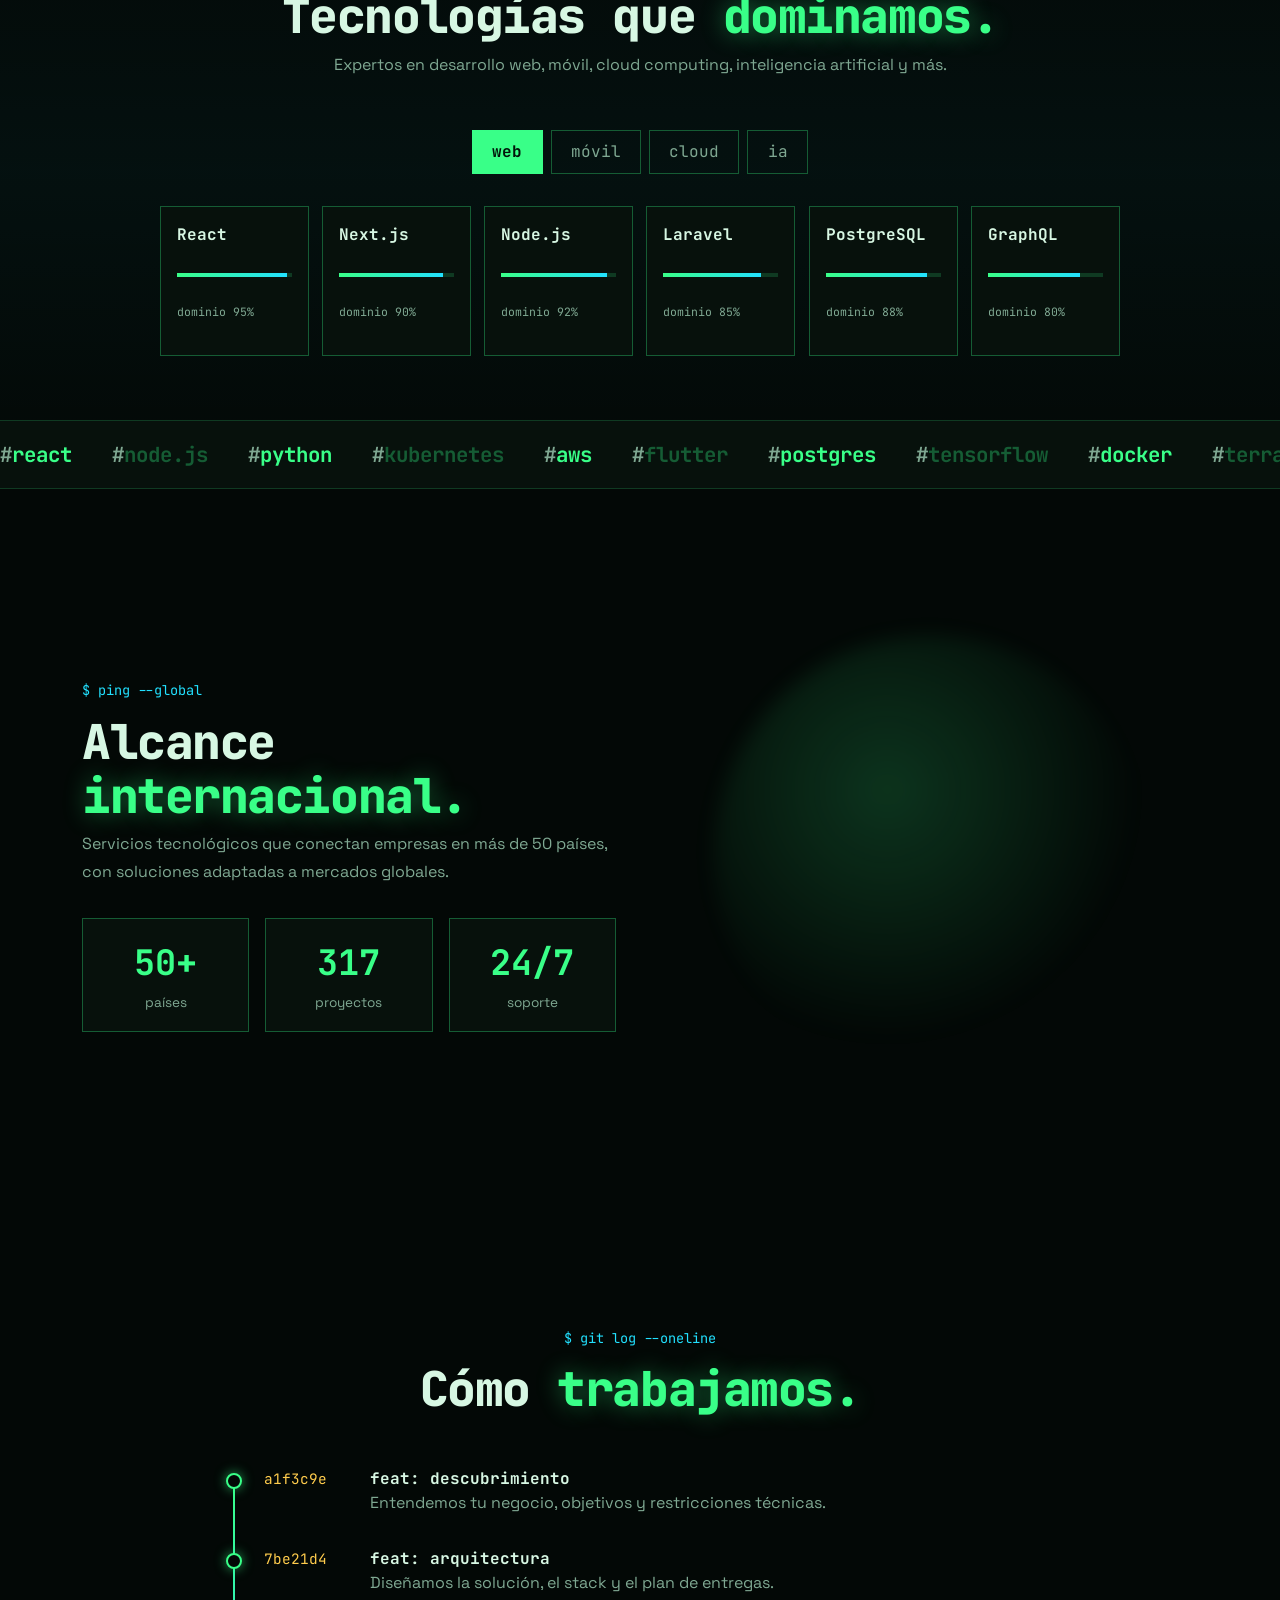
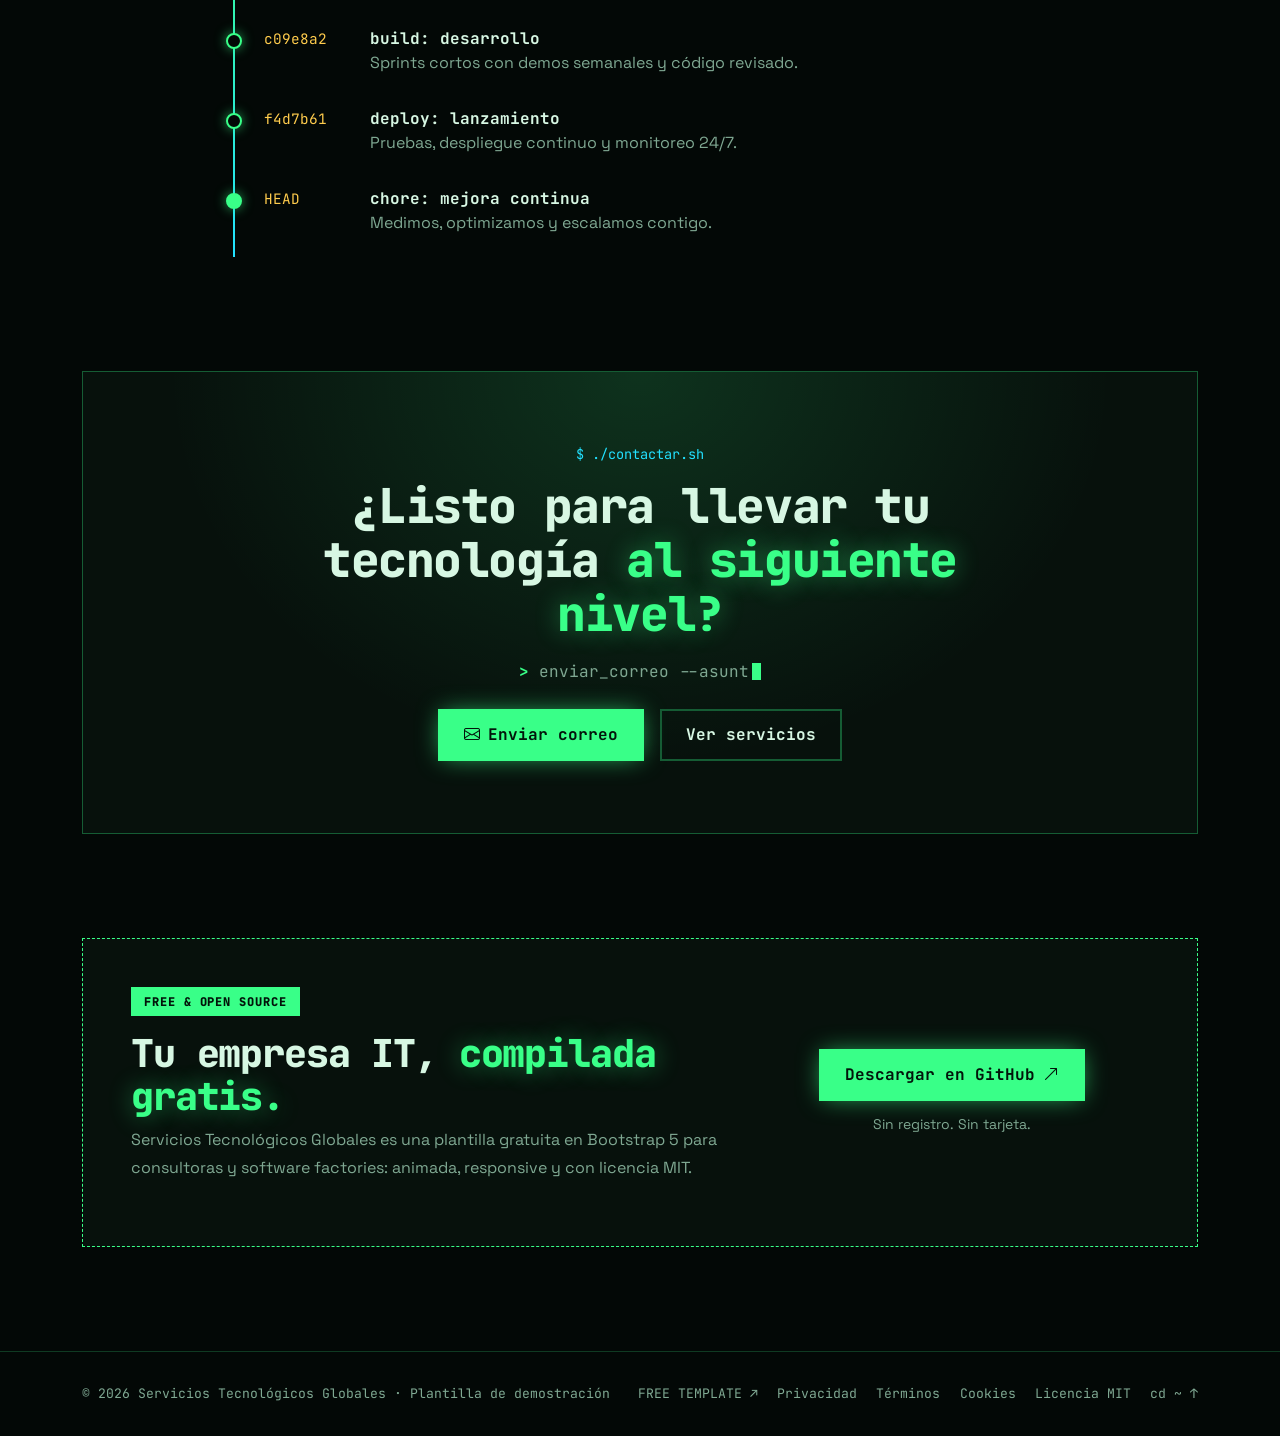
==== commit 5c8bf9ab: "Add privacy, terms and cookie policy pages GDPR-ready legal templates with placeholders, styled with" ====
--- a/index.html
+++ b/index.html
@@ -216,7 +216,7 @@
   <footer class="footer">
     <div class="container footer-inner">
       <span>© <span id="year"></span> Servicios Tecnológicos Globales · Plantilla de demostración</span>
-      <span class="footer-links"><a href="#template">FREE TEMPLATE ↗</a><a href="LICENSE">Licencia MIT</a><a href="#top">cd ~ ↑</a></span>
+      <span class="footer-links"><a href="#template">FREE TEMPLATE ↗</a><a href="privacidad.html">Privacidad</a><a href="terminos.html">Términos</a><a href="cookies.html">Cookies</a><a href="LICENSE">Licencia MIT</a><a href="#top">cd ~ ↑</a></span>
     </div>
   </footer>
 
